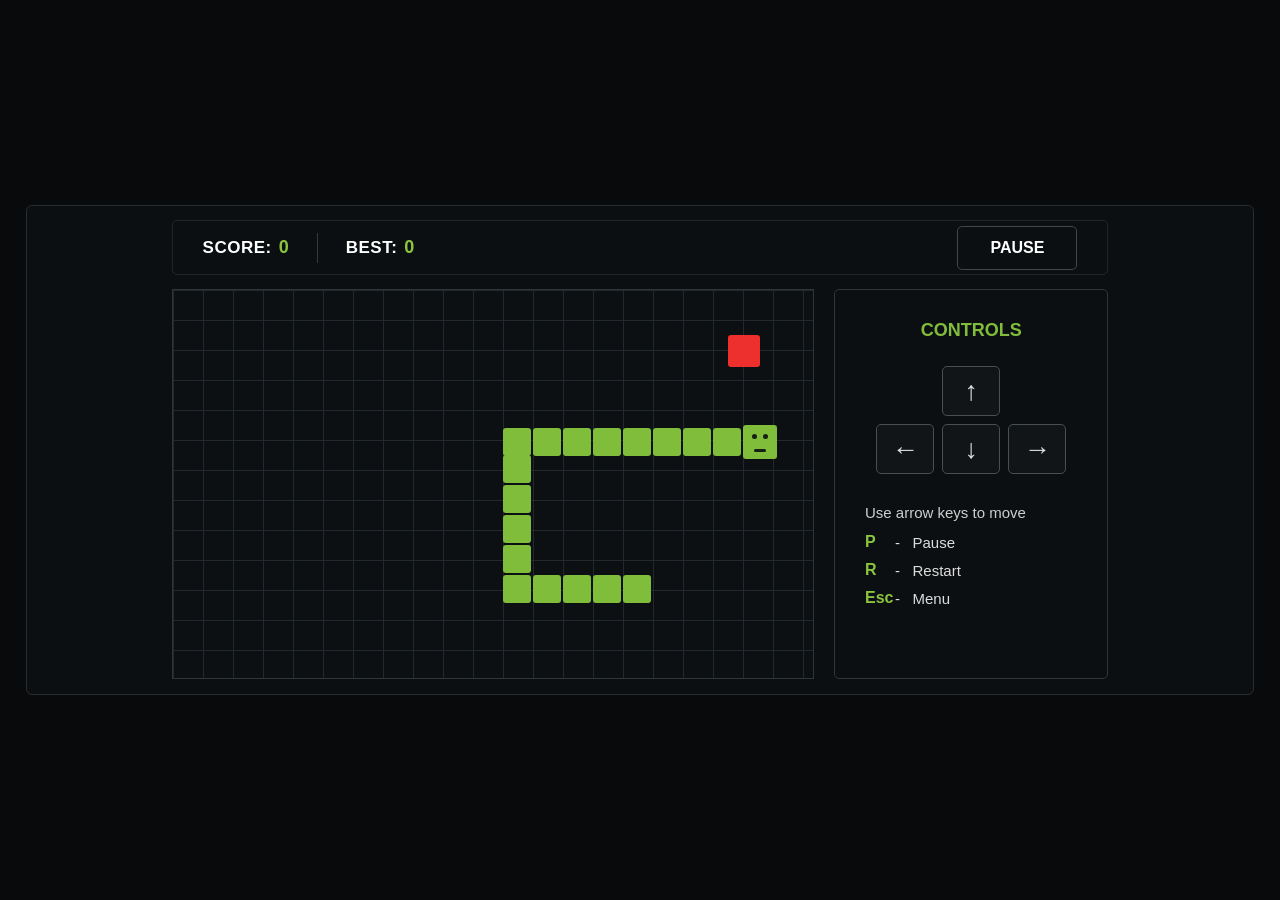
==== STAGE PROJECT/3/index.html @ 4604ef13 "Add files via upload" ====
<!DOCTYPE html>
<html lang="en">
<head>
    <meta charset="UTF-8">
    <meta name="viewport" content="width=device-width, initial-scale=1.0">
    <title>Snake Gameplay</title>
    <link rel="stylesheet" href="style.css">
</head>
<body>

<div class="game-panel">

    <div class="score-bar">
        <div class="score-item">
            <span>SCORE:</span>
            <strong>0</strong>
        </div>

        <div class="divider"></div>

        <div class="score-item">
            <span>BEST:</span>
            <strong>0</strong>
        </div>

        <button class="pause">PAUSE</button>
    </div>

    <div class="game-content">

        <div class="board">
            <div class="food"></div>

            <div class="snake">
                <div class="segment head">
                    <span class="eye eye1"></span>
                    <span class="eye eye2"></span>
                    <span class="mouth"></span>
                </div>

                <div class="segment s1"></div>
                <div class="segment s2"></div>
                <div class="segment s3"></div>
                <div class="segment s4"></div>
                <div class="segment s5"></div>
                <div class="segment s6"></div>
                <div class="segment s7"></div>
                <div class="segment s8"></div>

                <div class="segment vertical v1"></div>
                <div class="segment vertical v2"></div>
                <div class="segment vertical v3"></div>
                <div class="segment vertical v4"></div>
                <div class="segment vertical v5"></div>

                <div class="segment bottom b1"></div>
                <div class="segment bottom b2"></div>
                <div class="segment bottom b3"></div>
                <div class="segment bottom b4"></div>
            </div>
        </div>

        <div class="controls">
            <h2>CONTROLS</h2>

            <div class="arrow up">↑</div>

            <div class="arrow-row">
                <div class="arrow">←</div>
                <div class="arrow">↓</div>
                <div class="arrow">→</div>
            </div>

            <p class="instruction">Use arrow keys to move</p>

            <div class="commands">
                <div>
                    <span>P</span>
                    <label>- &nbsp; Pause</label>
                </div>

                <div>
                    <span>R</span>
                    <label>- &nbsp; Restart</label>
                </div>

                <div>
                    <span>Esc</span>
                    <label>- &nbsp; Menu</label>
                </div>
            </div>
        </div>

    </div>

</div>

    <script>
        const params = new URLSearchParams(window.location.search);
        const difficulty = params.get('difficulty') || 'medium';
        console.log('Playing on difficulty:', difficulty);

        document.addEventListener('keydown', (e) => {
            if (e.key === 'Escape') {
                window.location.href = '../1/index.html';
            }
        });
    </script>

</body>
</html>
---- STAGE PROJECT/3/style.css ----
* {
    margin: 0;
    padding: 0;
    box-sizing: border-box;
}

body {
    min-height: 100vh;
    background: #080a0c;
    display: flex;
    justify-content: center;
    align-items: center;
    font-family: Arial, Helvetica, sans-serif;
    color: white;
}

.game-panel {
    width: 1500px;
    height: 490px;
    max-width: 96vw;
    background: #0c0f11;
    border: 1px solid #292d30;
    border-radius: 6px;
    padding: 14px 145px;
}

.score-bar {
    height: 55px;
    border: 1px solid #202528;
    border-radius: 5px;
    display: flex;
    align-items: center;
    padding: 0 30px;
}

.score-item {
    display: flex;
    align-items: center;
    gap: 7px;
}

.score-item span {
    font-size: 17px;
    font-weight: bold;
    letter-spacing: .5px;
}

.score-item strong {
    color: #8bc53f;
    font-size: 18px;
}

.divider {
    width: 1px;
    height: 30px;
    background: #35393c;
    margin: 0 28px;
}

.pause {
    margin-left: auto;
    width: 120px;
    height: 44px;
    background: transparent;
    border: 1px solid #42474a;
    border-radius: 5px;
    color: white;
    font-size: 16px;
    font-weight: bold;
    cursor: pointer;
}

.pause:hover {
    background: #191d20;
}

.game-content {
    display: flex;
    gap: 20px;
    margin-top: 14px;
}

.board {
    width: 840px;
    height: 390px;
    position: relative;
    overflow: hidden;
    border: 1px solid #303538;
    background-color: #0c1012;
    background-image:
        linear-gradient(#22282b 1px, transparent 1px),
        linear-gradient(90deg, #22282b 1px, transparent 1px);
    background-size: 30px 30px;
}

.food {
    position: absolute;
    width: 32px;
    height: 32px;
    background: #ed302e;
    border-radius: 3px;
    left: 555px;
    top: 45px;
}

.snake {
    position: absolute;
    left: 300px;
    top: 135px;
    width: 300px;
    height: 180px;
}

.segment {
    position: absolute;
    width: 28px;
    height: 28px;
    background: #80bd3b;
    border-radius: 3px;
}

.head {
    left: 270px;
    top: 0;
    width: 34px;
    height: 34px;
    z-index: 5;
}

.s1 {
    left: 240px;
    top: 3px;
}

.s2 {
    left: 210px;
    top: 3px;
}

.s3 {
    left: 180px;
    top: 3px;
}

.s4 {
    left: 150px;
    top: 3px;
}

.s5 {
    left: 120px;
    top: 3px;
}

.s6 {
    left: 90px;
    top: 3px;
}

.s7 {
    left: 60px;
    top: 3px;
}

.s8 {
    left: 30px;
    top: 3px;
}

.vertical {
    left: 30px;
}

.v1 {
    top: 30px;
}

.v2 {
    top: 60px;
}

.v3 {
    top: 90px;
}

.v4 {
    top: 120px;
}

.v5 {
    top: 150px;
}

.bottom {
    top: 150px;
}

.b1 {
    left: 60px;
}

.b2 {
    left: 90px;
}

.b3 {
    left: 120px;
}

.b4 {
    left: 150px;
}

.eye {
    position: absolute;
    width: 5px;
    height: 5px;
    background: #172016;
    border-radius: 50%;
    top: 9px;
}

.eye1 {
    left: 9px;
}

.eye2 {
    right: 9px;
}

.mouth {
    position: absolute;
    width: 12px;
    height: 3px;
    background: #172016;
    left: 11px;
    bottom: 7px;
    border-radius: 2px;
}

.controls {
    width: 340px;
    height: 390px;
    border: 1px solid #303538;
    border-radius: 5px;
    padding: 30px;
}

.controls h2 {
    text-align: center;
    color: #80bd3b;
    font-size: 18px;
    margin-bottom: 25px;
}

.arrow {
    width: 58px;
    height: 50px;
    border: 1px solid #484e51;
    border-radius: 5px;
    background: #111517;
    display: flex;
    align-items: center;
    justify-content: center;
    font-size: 27px;
    color: #ddd;
}

.arrow:hover {
    background: #1c2124;
}

.up {
    margin: 0 auto 8px;
}

.arrow-row {
    display: flex;
    justify-content: center;
    gap: 8px;
}

.instruction {
    margin-top: 30px;
    color: #cfcfcf;
    font-size: 15px;
}

.commands {
    margin-top: 12px;
    display: flex;
    flex-direction: column;
    gap: 10px;
}

.commands div {
    display: flex;
    align-items: center;
}

.commands span {
    width: 30px;
    color: #8bc53f;
    font-weight: bold;
    font-size: 16px;
}

.commands label {
    color: #ddd;
    font-size: 15px;
}

@media (max-width: 1100px) {
    .game-panel {
        padding: 14px 30px;
    }

    .game-content {
        flex-direction: column;
    }

    .board,
    .controls {
        width: 100%;
    }

    .game-panel {
        height: auto;
    }
}
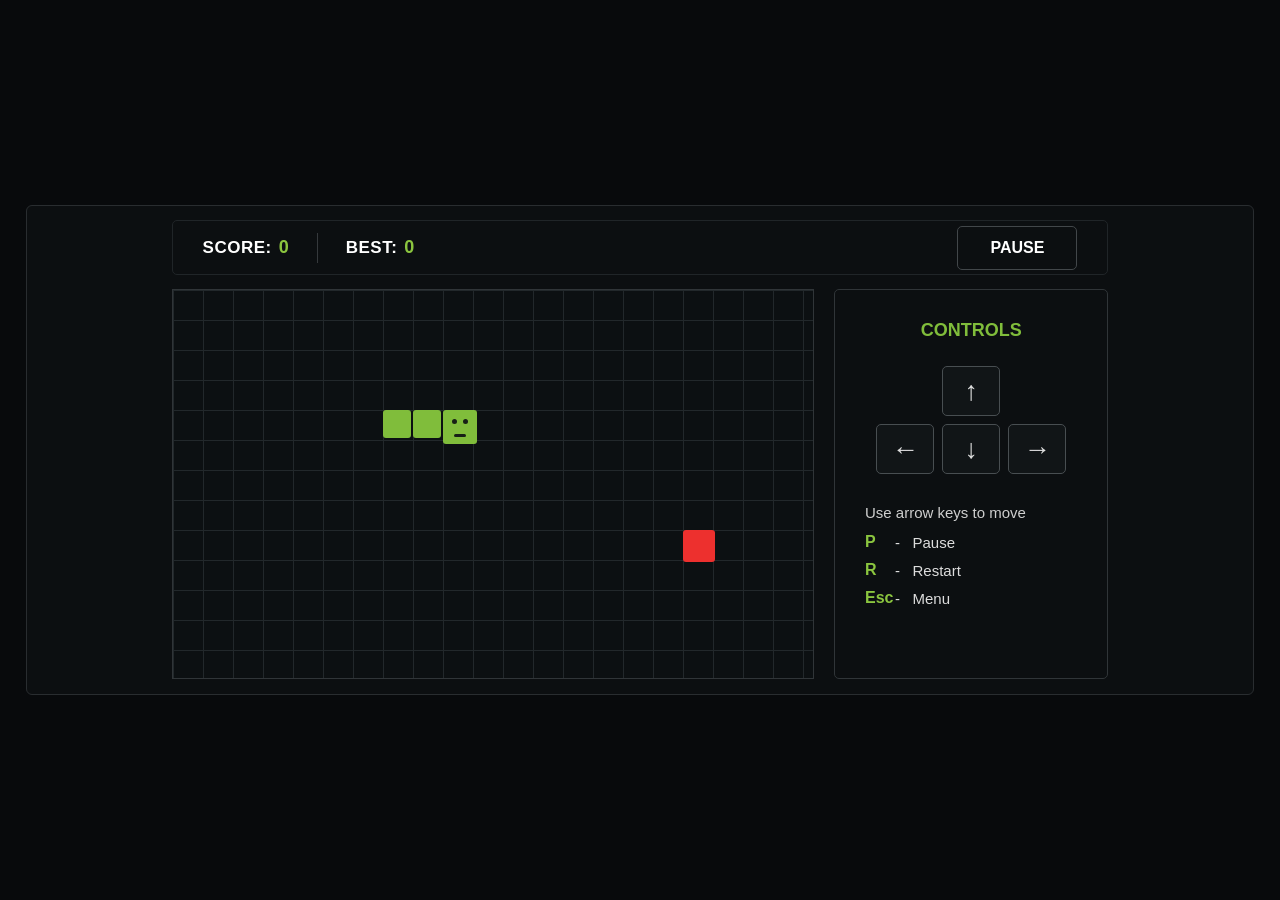
==== commit 21c80904: "Add files via upload" ====
--- a/STAGE PROJECT/3/index.html
+++ b/STAGE PROJECT/3/index.html
@@ -95,17 +95,7 @@
 
 </div>
 
-    <script>
-        const params = new URLSearchParams(window.location.search);
-        const difficulty = params.get('difficulty') || 'medium';
-        console.log('Playing on difficulty:', difficulty);
-
-        document.addEventListener('keydown', (e) => {
-            if (e.key === 'Escape') {
-                window.location.href = '../1/index.html';
-            }
-        });
-    </script>
+    <script src="../js/game.js"></script>
 
 </body>
 </html>
--- a/STAGE PROJECT/3/style.css
+++ b/STAGE PROJECT/3/style.css
@@ -105,10 +105,10 @@
 
 .snake {
     position: absolute;
-    left: 300px;
-    top: 135px;
-    width: 300px;
-    height: 180px;
+    left: 0;
+    top: 0;
+    width: 840px;
+    height: 390px;
 }
 
 .segment {
